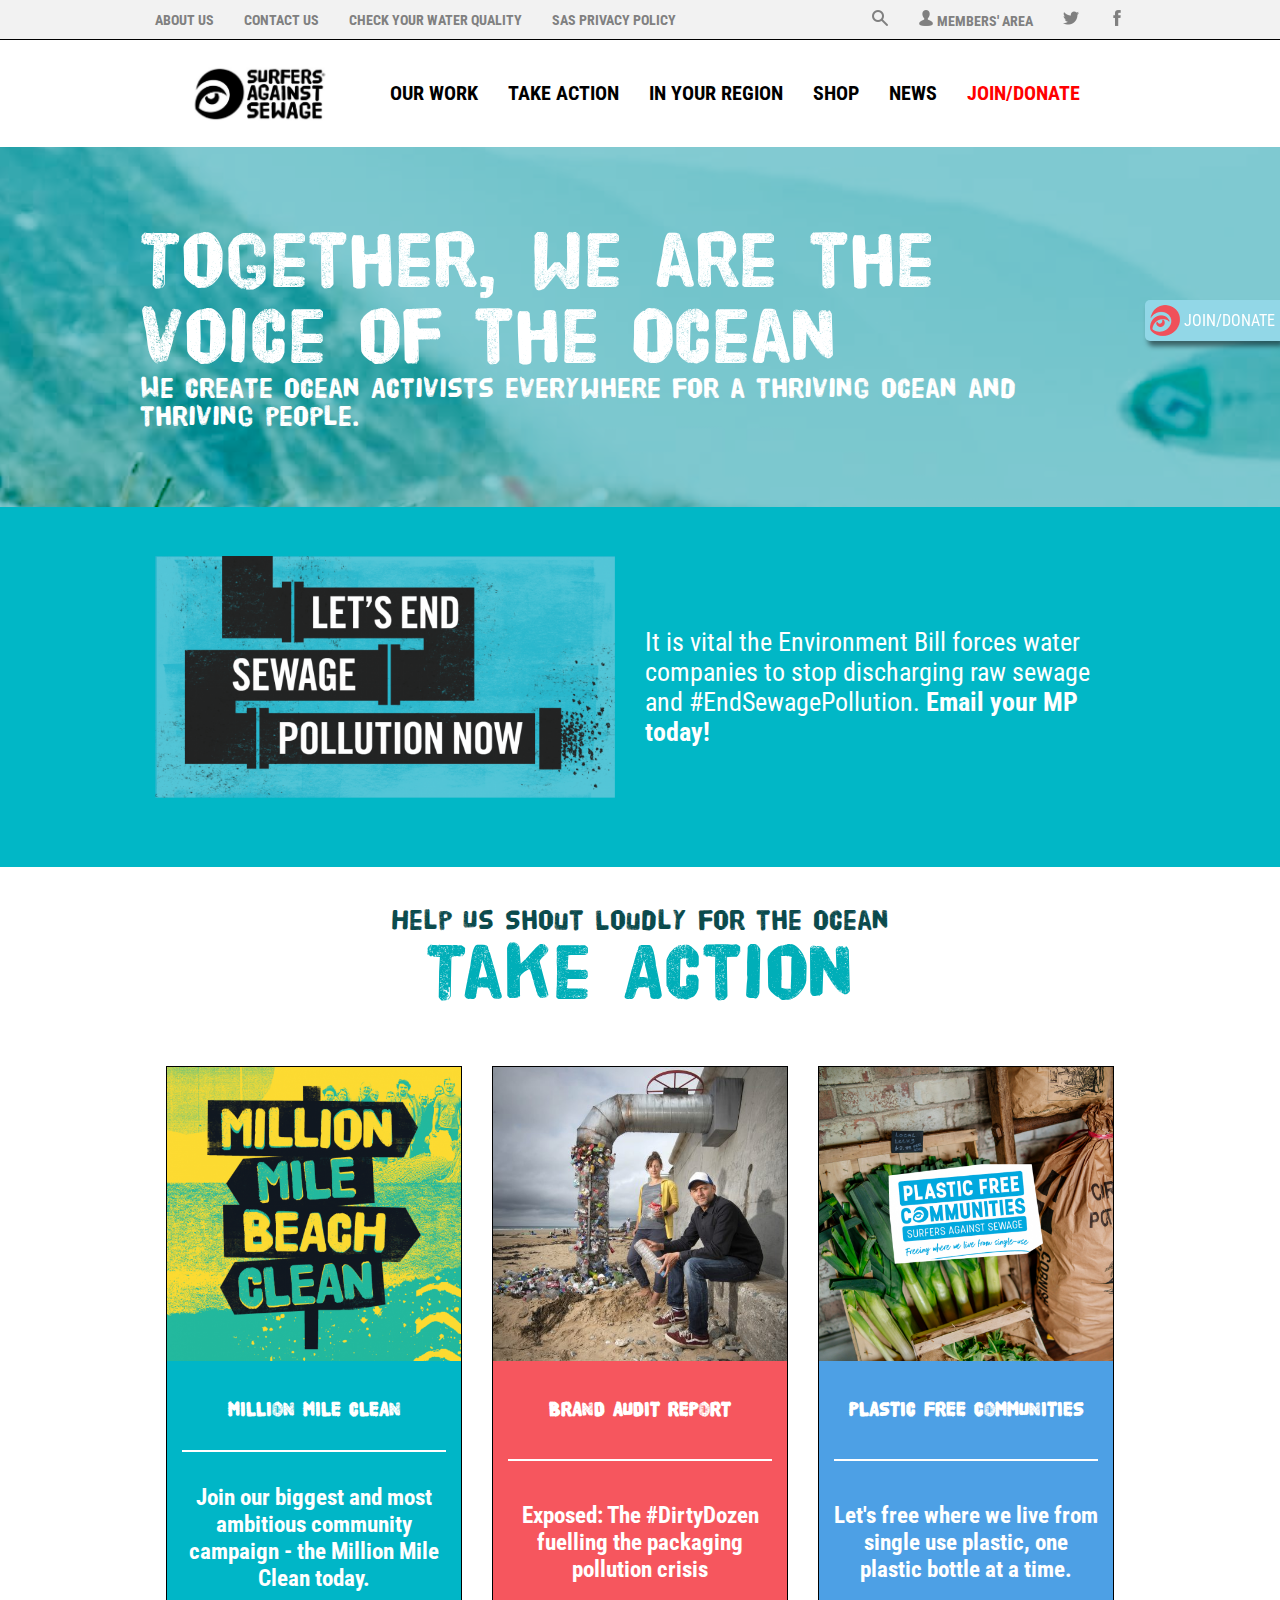
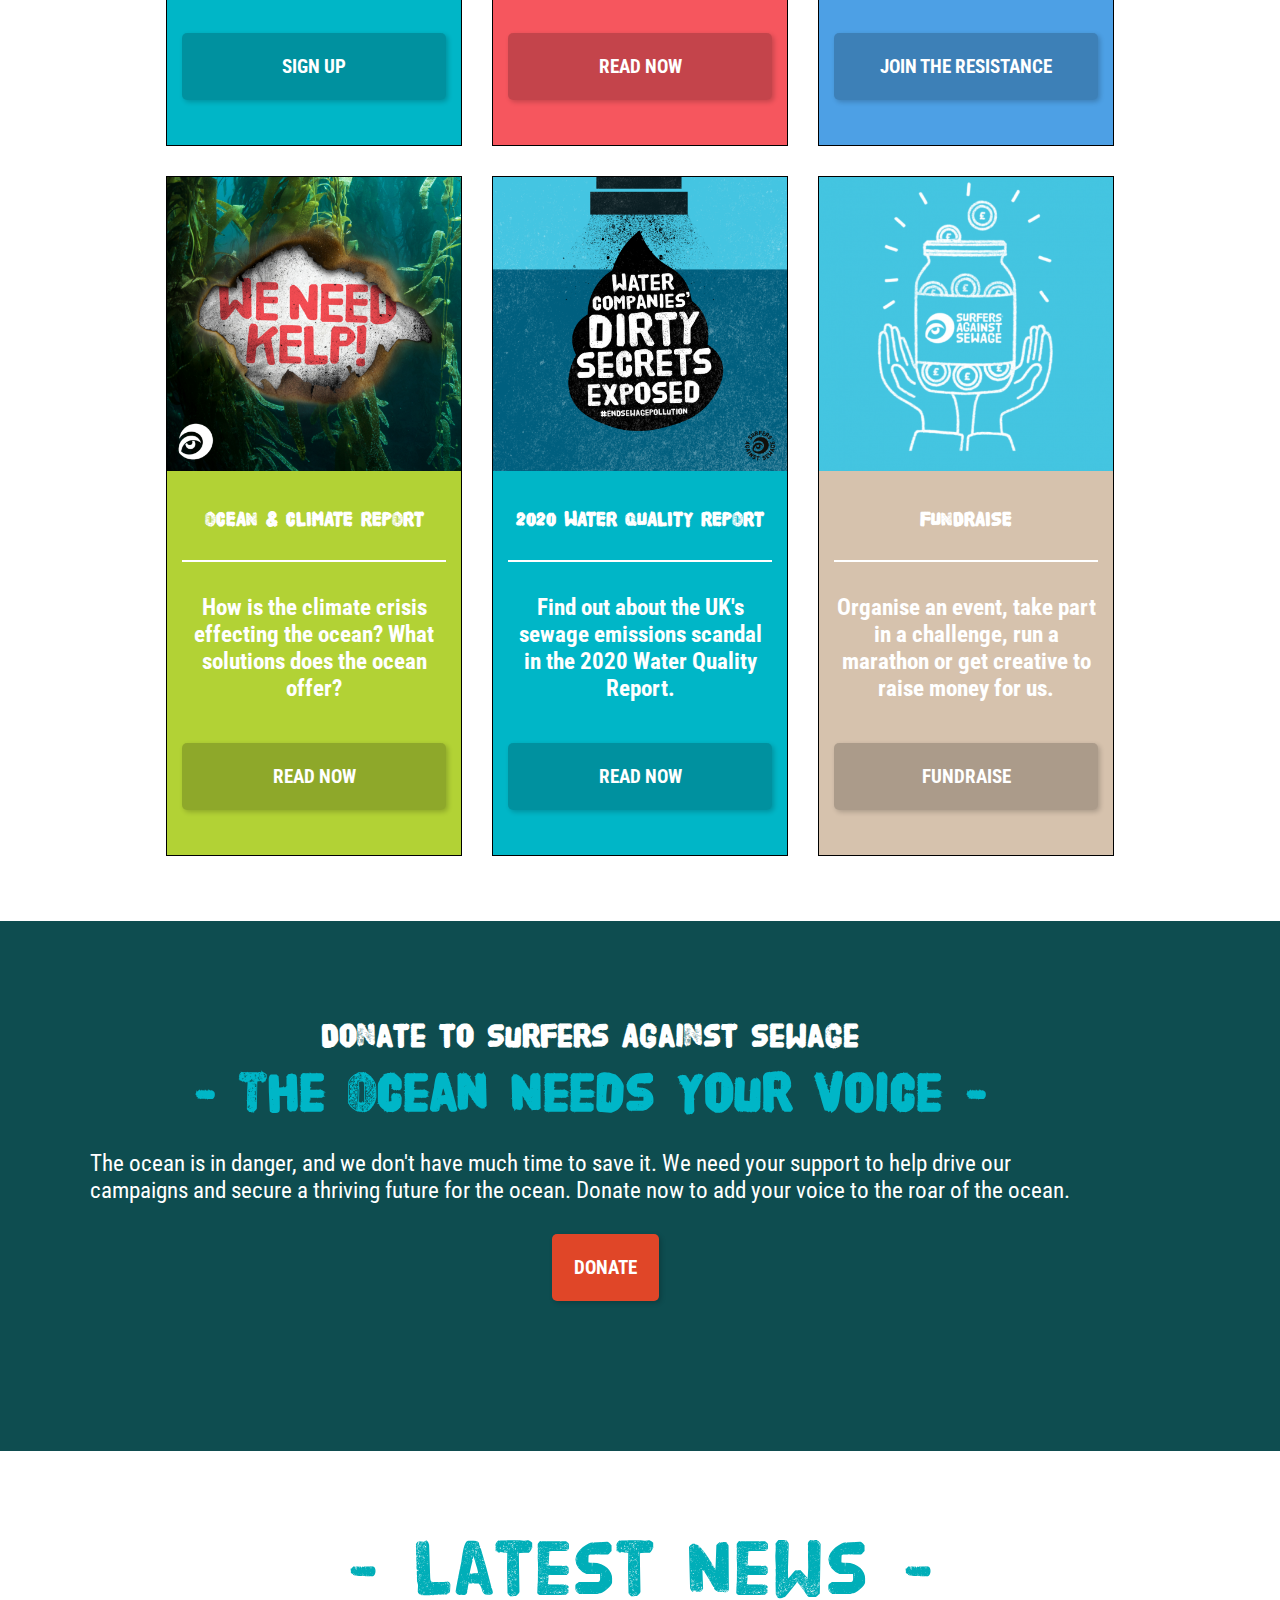
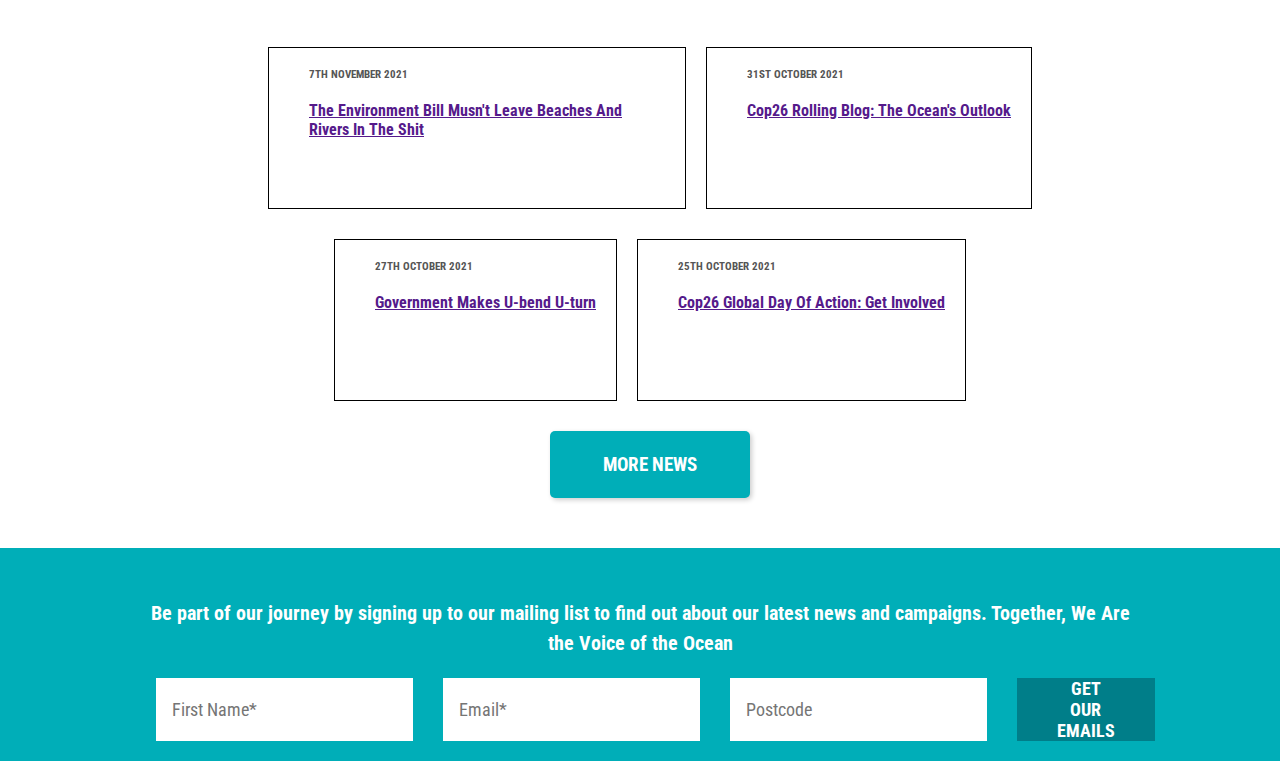
==== index.html @ ce65513d "trying to fix non-working media.  Works locally, but not remotely" ====
<!DOCTYPE html>
<html>
  <head>
    <link rel="shortcut icon" href="/SAS_Original/Surfers Against Sewage _ Environmental charity tackling plastic pollution_files/sas-badge-red.png" type="image/x-icon">
    <link rel="stylesheet" href="/styles.css">
  </head>

  <body>

    <div class="container" id="join_us">
        <div class="container caps">
            <a href="#">
                <img src="/SAS_Original/Surfers Against Sewage _ Environmental charity tackling plastic pollution_files/sas-badge-red.png" alt="">
                <span>Join/Donate</span>
            </a>
        </div>
    </div>
    
    <!-- TOP NAV BAR -->
    <div class="container" id="top-nav">
      <div class="content container caps tnlinks1">
        <nav class="container">
          <a href="">About Us</a>
          <a href="">Contact Us</a>
          <a href="">Check Your Water Quality</a>
          <a href="">SAS Privacy Policy</a>
        </nav>
        <nav class="container">
          <a href="">
            <!-- Search -->
            <img src="../media/search-13-16.png" alt="Search">
          </a>
          <a href="">
            <img src="../media/contacts-16.png" alt="Members' Area">
            Members' Area
          </a>
          <a href="">
            <!-- Twitter -->
            <img src="../media/twitter-16.png" alt="Twitter">
          </a>
          <a href="">
            <!-- Facebook -->
            <img src="../media/facebook-16.png" alt="Facebook">
          </a>
        </nav>
      </div>
    </div>

    <!-- SECOND NAV BAR -->
    <div class="container" id="second-nav">
      <div class="content container caps tnlinks2">
        <nav class="container" id="logo">
          <img src="/SAS_Original/Surfers Against Sewage _ Environmental charity tackling plastic pollution_files/sas-logo-full.png" alt="">
          <!-- <a href=""></a> -->
        </nav>
        <nav class="container">
          <ul class="container snlist">
            <li><a href="">Our Work</a></li>
            <li><a href="">Take Action</a></li>
            <li><a href="">In Your Region</a></li>
            <li><a href="">Shop</a></li>
            <li><a href="">News</a></li>
            <li><a href="" id="join">Join/Donate</a></li>
          </ul>
        </nav>
      </div>
    </div>

    <!-- TOP IMAGE -->
    <div class="container" id="top-banner1">
      <div id="tbimg1" class="container content fixed-bg">
        <div class="content container">
          <p>Together, we are the voice of the Ocean</p>
          <p>We create Ocean Activists everywhere for a thriving ocean and thriving people.</p>
        </div>
      </div>
    </div>
    <div class="container" id="top-banner1">
      <div id="tbimg2" class="container content">
        <div class="content container">
          <p>
            <img src="/SAS_Original/Surfers Against Sewage _ Environmental charity tackling plastic pollution_files/Lets-End-Facebook-Share-Image-660x347.png" alt="">
          </p>
          <p>It is vital the Environment Bill forces water companies to stop discharging raw sewage and #EndSewagePollution. <strong>Email your MP today!</strong></p>
        </div>
      </div>
    </div>

    <!-- MAIN SECTION -->
    <div class="container" id="top-banner1">
      <div id="gall_head" class="container content">
        <div class="content container">
          <p>Help Us Shout Loudly for the Ocean</p>
          <p>Take Action</p>
        </div>
      </div>
    </div>

    <!-- GALLERY -->
    <div class="container" id="gallery">
      <div class="container content" id="gallery-pics">
        <div id="mmbc">
          <img src="/SAS_Original/Surfers Against Sewage _ Environmental charity tackling plastic pollution_files/MMBC3-500x500.png" alt="">
          <div class="container col space-between">
              <h3>Million Mile Clean</h3>
              <hr>
              <p>Join our biggest and most ambitious community campaign - the Million Mile Clean today.</p>
              <div class="button">Sign Up</div>
          </div>
        </div>
        <div id="BAR">
          <img src="/SAS_Original/Surfers Against Sewage _ Environmental charity tackling plastic pollution_files/SASBrandAuditEdit_10-500x500.jpg" alt="">
          <div class="container col space-between">
            <h3>Brand Audit Report</h3>
            <hr>
            <p>Exposed: The #DirtyDozen fuelling the packaging pollution crisis</p>
            <div class="button">Read Now</div>
          </div>
        </div>
        <div id="PFC">
            <img src="/SAS_Original/Surfers Against Sewage _ Environmental charity tackling plastic pollution_files/PF-Logo-500x500.png" alt="">
            <div class="container col space-between">
                <h3>Plastic Free Communities</h3>
                <hr>
                <p>Let's free where we live from single use plastic, one plastic bottle at a time.</p>
                <div class="button">Join The Resistance</div>
            </div>
        </div>
        <div id="OCR">
            <img src="/SAS_Original/Surfers Against Sewage _ Environmental charity tackling plastic pollution_files/SAS_OCE_Headline_Kelp_1080x1080_Instagram_Post-500x500.png" alt="">
            <div class="container col space-between">
                <h3>Ocean & Climate Report</h3>
                <hr>
                <p>How is the climate crisis effecting the ocean? What solutions does the ocean offer?</p>
                <div class="button">Read Now</div>
            </div>
          </div>
          <div id="WQR">
            <img src="/SAS_Original/Surfers Against Sewage _ Environmental charity tackling plastic pollution_files/SAS-Launch-Graphic-Water-Quality-Report-1-500x500.png" alt="">
            <div class="container col space-between">
              <h3>2020 Water Quality Report</h3>
              <hr>
              <p>Find out about the UK's sewage emissions scandal in the 2020 Water Quality Report.</p>
              <div class="button">Read Now</div>
          </div>
          </div>
          <div id="fund">
              <img src="/SAS_Original/Surfers Against Sewage _ Environmental charity tackling plastic pollution_files/fUNDRAISING-GUIDE-500x500.png" alt="">
              <div class="container col space-between">
                  <h3>Fundraise</h3>
                  <hr>
                  <p>Organise an event, take part in a challenge, run a marathon or get creative to raise money for us.</p>
                  <div class="button">Fundraise</div>
              </div>
          </div>
      </div>
      
    </div>

    <!-- DONATE -->
    <div class="container fixed-bg" id="donate">
      <div class="container content fixed-bg col" id="donate_sub">
        <h4>Donate to Surfers AGainst Sewage</h4>
        <h3> - The Ocean Needs Your Voice - </h3>
        <p>The ocean is in danger, and we don't have much time to save it. We need your support to help drive our campaigns and secure a thriving future for the ocean. Donate now to add your voice to the roar of the ocean.</p>
        <button class="button">Donate</button>
      </div>
    </div>

    <!-- LATEST NEWS -->
    <div class="container">
      <div id="news_head" class="container content">
        <div class="content container">
          <p> - Latest News - </p>
        </div>
      </div>
    </div>

    <!-- NEWS GALLERY -->
    <div class="container" id="news">
      <div class="container content" id="news-pics">
        <div>
          <div class="container space-between">
              <img src="https://www.sas.org.uk/wp-content/uploads/Warning-do-not-enter-the-water-150x150.png" alt="">
              <div>
                <h6>7th November 2021</h6>
                <a href="">The Environment Bill Musn't Leave Beaches And Rivers In The Shit</a>
              </div>
              
          </div>
        </div>
        <div>
          <div class="container space-between">
            <img src="https://www.sas.org.uk/wp-content/uploads/SAS_COP26_06_11_2020_Mike_Guest_HighRez-150x150.jpg" alt="">
            <div>
              <h6>31st October 2021</h6>
              <a href="">Cop26 Rolling Blog: The Ocean's Outlook</a>
            </div>
          </div>
        </div>
        <div>
          <div class="container space-between">
              <img src="https://www.sas.org.uk/wp-content/uploads/A56I8998-150x150.jpg" alt="">
              <div>
                <h6>27th October 2021</h6>
                <a href="">Government Makes U-bend U-turn</a>
              </div>
              
          </div>
        </div>
        <div>
          <div class="container space-between">
            <img src="https://www.sas.org.uk/wp-content/uploads/5-150x150.png" alt="">
            <div>
              <h6>25th October 2021</h6>
              <a href="">Cop26 Global Day Of Action: Get Involved</a>
            </div>
          </div>
        </div>
          <div class="container content" id="news-pics-button">
            <button class="button">More News</button>
          </div>
      </div>
    </div>

    <!-- SIGN UP -->
    <div class="container" id="sign_up">
      <div class="container content" id="SU_content">
        <p>Be part of our journey by signing up to our mailing list to find out about our latest news and campaigns. Together, We Are the Voice of the Ocean</p>
      </div>
    </div>

    <!-- FORM -->
    <div class="container" id="form_fill">
      <div class="container content" id="form_content">
        <form action="" class="container">
          <input type="text" placeholder="First Name*">
          <input type="text" placeholder="Email*">
          <input type="text" placeholder="Postcode">
          <button >Get Our Emails</button>
        </form>
      </div>
    </div>

    <!-- FOOTER -->
    <div class="container" id="footer">
      <div class="container content" id="footer_content">
        
      </div>
    </div>

    
    
  </body>
</html>
---- styles.css ----
/* FONT IMPORT */

@import url('https://fonts.googleapis.com/css2?family=Roboto+Condensed:ital,wght@0,300;0,400;0,700;1,300;1,400;1,700&display=swap');
@font-face {
    font-family: 'HVDRegular';
    /* src: url(fonts\HVDRegular\web fonts\hvdposter_regular_macroman); */
    src: url('/fonts/HVDRegular/web\ fonts/hvdposter_regular_macroman/HVD_Poster-webfont.woff') format('woff')
}

/* UNIVERSAL STYLE */

* {
    border: 0;
    margin: 0;
    font-family: 'Roboto condensed', Arial, sans-serif;
}

/* TOP NAV BAR */

.container {
    display: flex;
}

.content {
    justify-content: center;
    align-items: center;
    width: 1000px;
}

#top-nav {
    background-color: hsla(0,0%,0%,5%);
    width: 100%;
    justify-content: center;
    font-size: 0.875rem;
    font-weight: bold;
    border-bottom: 1px solid black;
}

.tnlinks1 {
    justify-content: space-between;
}

.tnlinks1 nav a {
    padding: 10px 7px;
    margin: 0 8px;
    text-decoration: none;
    color: rgb(128, 128, 128);
}

.tnlinks img {
    max-height: 14px;
    
}

.caps {
    text-transform: uppercase;
}

/* SECOND NAV BAR */

#second-nav {
    width: 100%;
    justify-content: center;
    font-size: 1.25rem;
    font-weight: bold;
    /* border-bottom: 1px solid black; */
    line-height: 1.625;
}

#logo {
    /* background: url(/SAS_Original/Surfers\ Against\ Sewage\ _\ Environmental\ charity\ tackling\ plastic\ pollution_files/sas-logo-full.png); */
    max-width: 150px;
    max-height: auto;
}

#logo img {
    max-height: 100%;
    max-width: 100%;
    padding: 23.5px 0;
}

.tnlinks2 nav a {
    padding: 10px 7px;
    margin: 0 8px;
    text-decoration: none;
    color: rgb(0, 0, 0);
    font-size: 1.25rem;
}

#join {
    color: red;
}

.snlist {
    list-style:none;
    align-items: center;
}

/* TOP BANNER */

.fixed-bg {
    background-attachment: fixed;
    background-repeat: no-repeat;
    background-size: cover;
    background-position: center center;
}

#tbimg1 {
    background: url(/SAS_Original/Surfers\ Against\ Sewage\ _\ Environmental\ charity\ tackling\ plastic\ pollution_files/voice-of-the-ocean-banner.jpg);
    background-color: #84cbd3;
    background-blend-mode: color-burn;
    height: 360px;
    min-width: 100%;
    background-size: cover;
    background-repeat: no-repeat;
    background-attachment: fixed;
    background-position: center center;
}

#tbimg1 div {
    flex-direction: column;
    justify-content: space-around;
    color: white;
}

#tbimg1 p {
    font-family: 'HVDRegular';
    /* justify-content: center; */
}

#tbimg1 p:first-child {
    font-size: 80px;
    font-weight: 400;
}

#tbimg1 p:last-child {
    font-size: 29px;
    font-weight: 400;
}

#tbimg2 {
    /* background: url(/SAS_Original/Surfers\ Against\ Sewage\ _\ Environmental\ charity\ tackling\ plastic\ pollution_files/voice-of-the-ocean-banner.jpg); */
    background-color: /* lightskyblue */ #01B7C6;
    background-blend-mode: multiply;
    height: 360px;
    min-width: 100%;
    background-size: cover;
    background-repeat: no-repeat;
}

#tbimg2 div {
    flex-direction: row;
    justify-content: space-around;
    align-self: center;
    align-items: center;
    color: white;
}

#tbimg2 div p {
    padding: 0 15px;
}

/* #tbimg2 p {
    font-family: 'HVDRegular';
    /* justify-content: center; */
/*} */

#tbimg2 p:first-child {
    font-size: 80px;
    font-weight: 400;
}

#tbimg2 img {
    max-width: 460px;
}

#tbimg2 p:last-child {
    font-size: 26px;
    font-weight: 400;
}

/* MAIN SECTION */

#gall_head {
    /* background: url(/SAS_Original/Surfers\ Against\ Sewage\ _\ Environmental\ charity\ tackling\ plastic\ pollution_files/voice-of-the-ocean-banner.jpg);
    background-color: #01B7C6;
    background-blend-mode: multiply; */
    /* height: 360px; */
    min-width: 100%;
    background-size: cover;
    background-repeat: no-repeat;
}

#gall_head div {
    flex-direction: column;
    justify-content: space-around;
    color: white;
}

#gall_head p {
    font-family: 'HVDRegular';
    align-self: center;
    /* justify-content: center; */
}

#gall_head p:last-child {
    color: #00aeb8;
    font-size: 80px;
    font-weight: 4040px;
    margin-bottom: 40px;
}

#gall_head p:first-child {
    color: #0b4b4d;
    font-size: 29px;
    font-weight: 400;
    margin-top: 40px;
}

#gallery {
    justify-content: center;
    align-items: center;
}

#gallery-pics {
    flex-wrap: wrap;
}

#gallery-pics div {
    max-width: 294px;
    margin: 15px;
    text-align: center;
    color: white;
    font-weight: bold;
}

#gallery-pics>div {
    border: 1px solid black;
}

#gallery-pics>div>div {
    height: 350px;
}

#gallery-pics img {
    max-width: 100%;
}



#gallery-pics h3 {
    text-transform: uppercase;
    padding: 20px 0;
    font-size: 20px;
}

#gallery-pics hr {
    border: 1px solid white;
    margin-bottom: 20px;
}

#gallery-pics p {
    font-size: 23px;
}

#gallery-pics .button {
    padding: 22px;
    font-family: 'Roboto condensed', Arial, sans-serif;
    font-size: 19px;
    text-transform: uppercase;
    background-color: rgba(0, 0, 0, 0.2);
    border-radius: 5px;
    /* height: 30px; */
    margin: 30px 0;
    /* width: auto; */
    /* max-width: auto; */
    box-shadow: 2px 2px 5px rgba(0, 0, 0, 0.2);
    position: relative;
    bottom: 0px;
}

#mmbc, #WQR {
    background-color: #00b6c7;
}

#BAR {
    background-color: #F6565E;
}

#PFC {
    background-color: #4DA0E5;
}

#OCR {
    background-color: #B2D235;
}

#fund {
    background-color: #D6C2AD;
}

#join_us {
    /* border: 1px solid black; */
    position: fixed;
    right: 0;
    top: 33.33%;
    z-index: 4;
    background-color: #92D7E7;
    width: auto;
    padding: 5px;
    border-radius: 5px 0 0 5px;
    box-shadow: 3px 5px 5px rgba(0, 0, 0, 0.5);
}

#join_us a {
    text-decoration: none;
}

#join_us a * {
    color: white;
    vertical-align: middle;
    align-items: center;
}

.col {
    flex-direction: column;
}

.space-between {
    justify-content: space-between;
}

#donate {
    justify-content: space-around;
    padding-top: 50px;
    background-image: linear-gradient(to right, rgba(14,77,80,1),85%, rgba(14,77,80,0.1)), url('https://www.sas.org.uk/wp-content/uploads/home-feat-cta.jpg');
    background-color: #0E4D50;
    margin-top: 50px;
}

#donate_sub {
    margin-right: 100px;
}

#donate_sub h4,h3 {
    font-family: 'HVDRegular';
}

#donate_sub h4 {
    font-size: 33px;
    color: white;
    padding-top: 50px;
    padding-bottom: 15px;
}

#donate_sub h3 {
    font-size: 55px;
    color: #00b6c7;
    padding-bottom: 30px;
}

#donate_sub p {
    color: white;
    font-size: 23px;
    padding-bottom: 30px;
}

#donate_sub .button {
    padding: 22px;
    font-family: 'Roboto condensed', Arial, sans-serif;
    font-size: 19px;
    text-transform: uppercase;
    background-color: #e04628;
    border-radius: 5px;
    /* height: 30px; */
    margin-bottom: 150px;
    /* width: auto; */
    /* max-width: auto; */
    box-shadow: 2px 2px 5px rgba(0, 0, 0, 0.2);
    position: relative;
    bottom: 0px;
    color: white;
    font-weight: 700;
}

#news {
    justify-content: center;
    align-items: center;
}

#news_head {
    min-width: 100%;
    background-size: cover;
    background-repeat: no-repeat;
}

#news_head div {
    flex-direction: column;
    justify-content: space-around;
}

#news_head p {
    font-family: 'HVDRegular';
    align-self: center;
    /* justify-content: center; */
}

#news_head p:first-child {
    color: #00aeb8;
    font-size: 80px;
    font-weight: 4040px;
    margin-bottom: 40px;
    margin-top: 80px;
}

#news-pics {
    flex-wrap: wrap;
}

#news-pics div {
    max-width: 418px;
    padding-left: 20px;
    text-align: left;
    font-weight: bold;
}

#news-pics>div>div {
    margin-bottom: 30px;
    height: 120px;
    border: 1px solid black;
    padding: 20px;
}

#news-pics img {
    max-width: 150px;
    max-height: 150px;
}



#news-pics h6 {
    text-transform: uppercase;
    padding-bottom: 20px;
    color: #555555;
}

#news-pics-button .button{
    padding: 22px;
    font-family: 'Roboto condensed', Arial, sans-serif;
    font-size: 19px;
    text-transform: uppercase;
    background-color: #00aeb8;
    border-radius: 5px;
    /* max-height: 20px; */
    /* margin: 30px 0; */
    width: 200px;
    /* max-width: auto; */
    box-shadow: 2px 2px 5px rgba(0, 0, 0, 0.2);
    position: relative;
    bottom: 0px;
    margin: 0;
    text-decoration: none;
    color: white;
    font-weight: 700;
}

#sign_up {
    margin-top: 50px;
    justify-content: center;
    color: #ffffff;
    font-weight: 700;
    background-color: #00aeb8;
    font-size: 20px;
    text-align: center;
    padding-top: 50px;
    padding-bottom: 20px;
    line-height: 1.5;
}

#form_fill form input, button {
    font-size: 18px;
    padding: 16px;
    margin-left: 30px;
}

#form_fill form:first-child {
    margin-left: 0;
}

#form_fill {
    justify-content: center;
    color: #ffffff;
    font-weight: 700;
    background-color: #00aeb8;
    font-size: 20px;
    text-align: center;
    /* padding-top: 50px; */
    padding-bottom: 20px;
    line-height: 1.5;
}

#form_fill button {
    text-transform: uppercase;
    background-color: #007E89;
    color: white;
    font-weight: 700;
    padding: 0 40px;
}
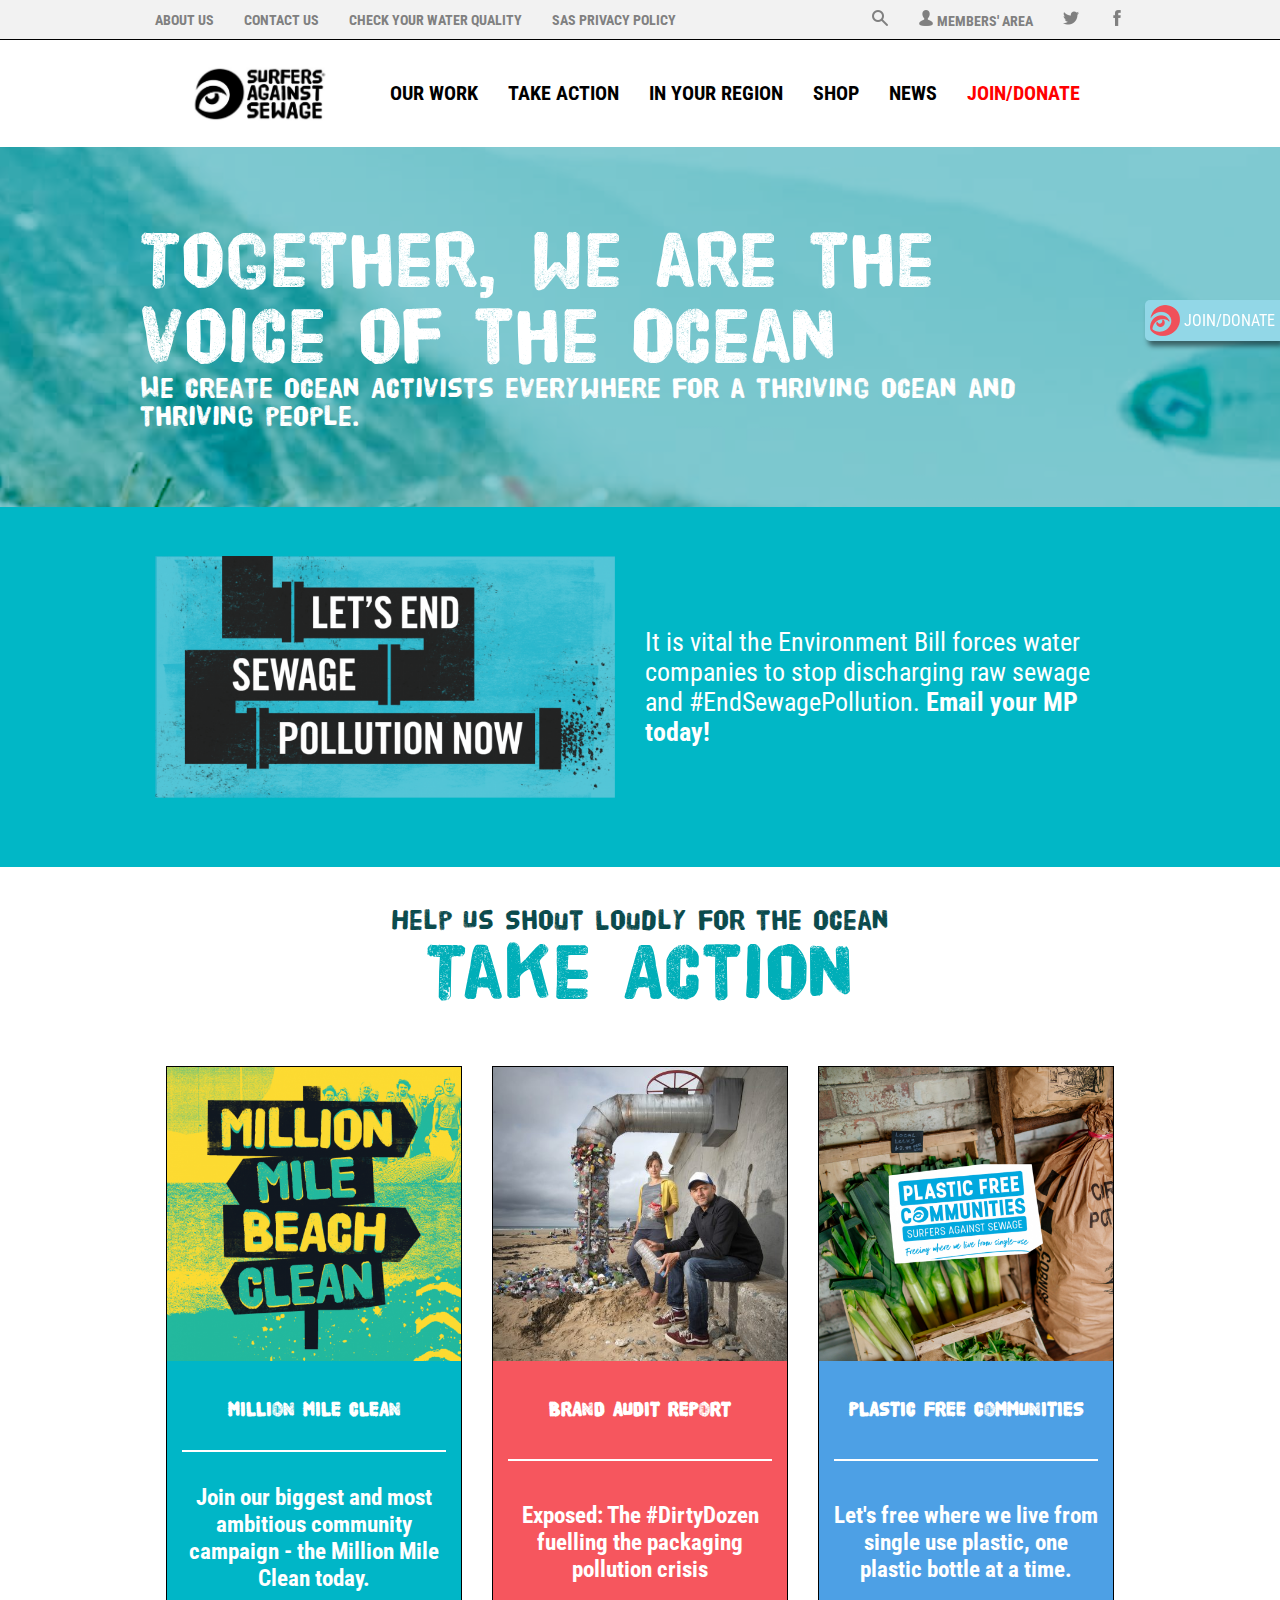
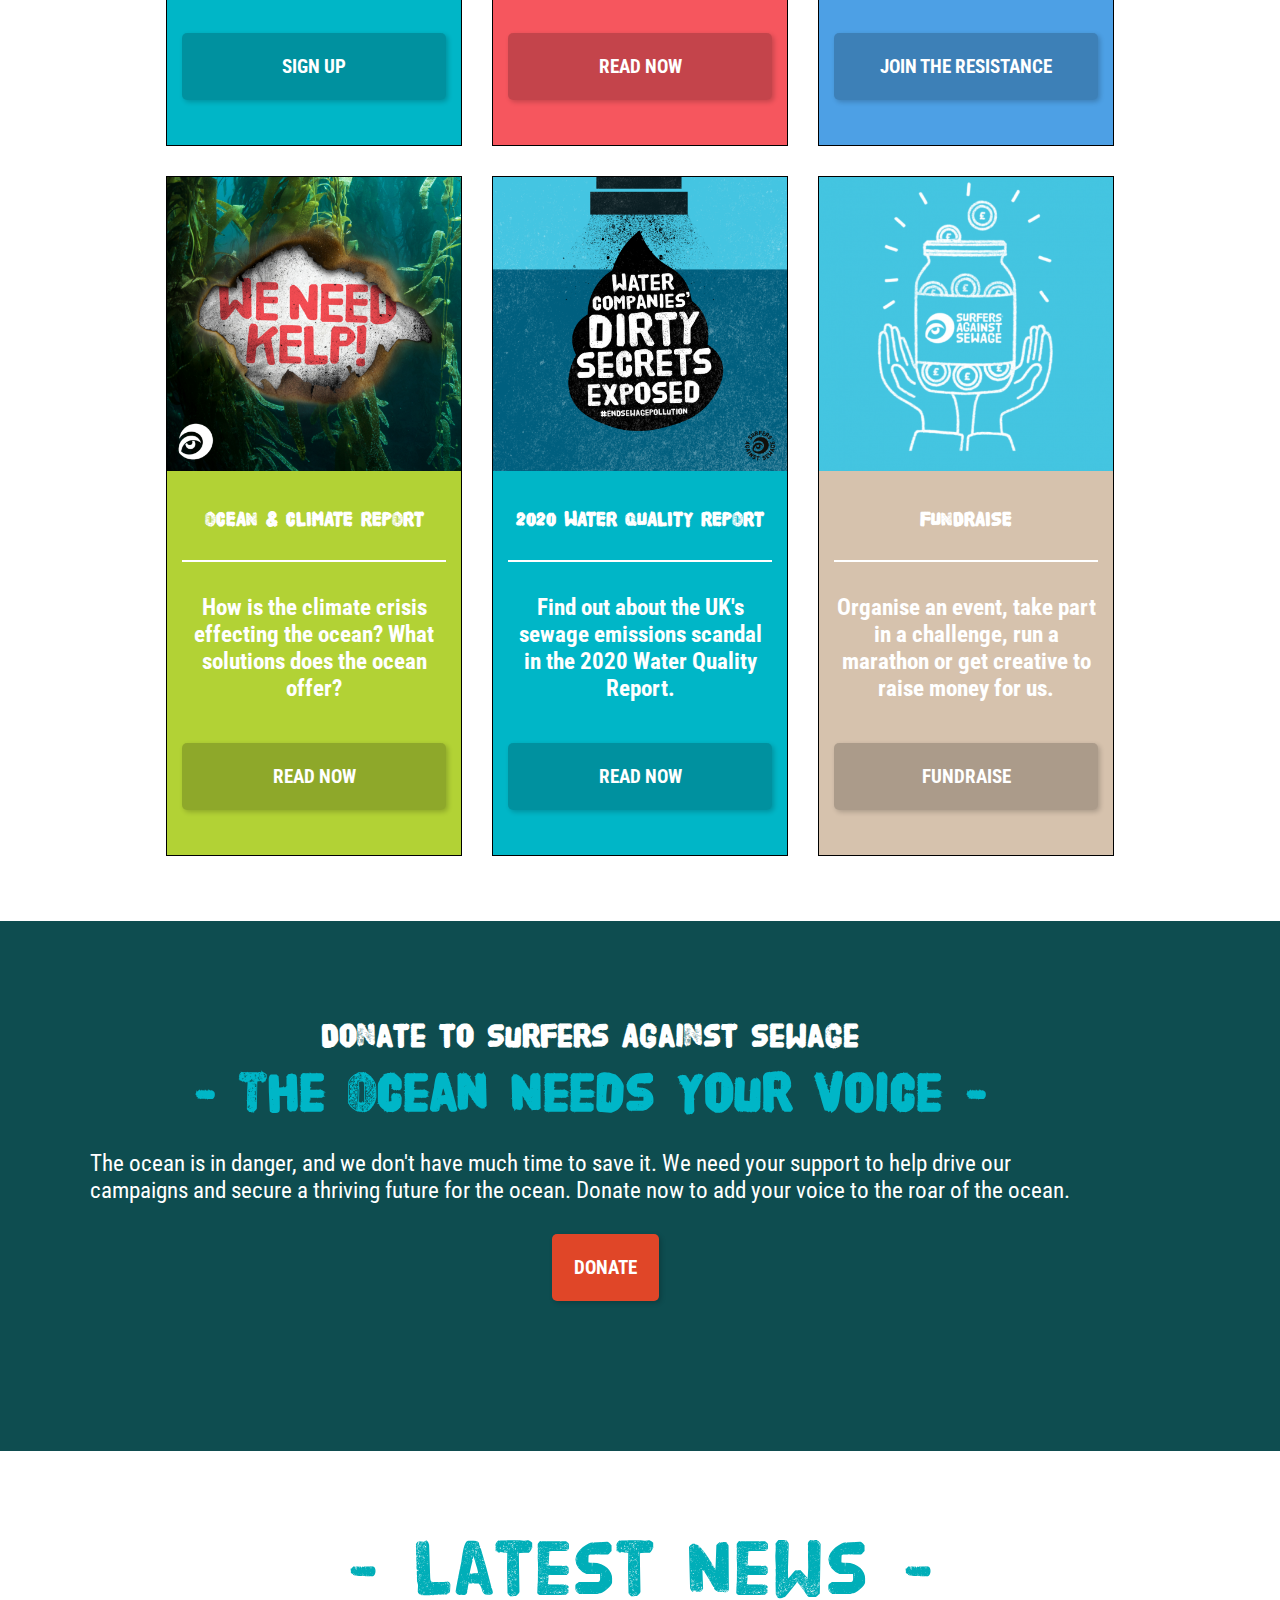
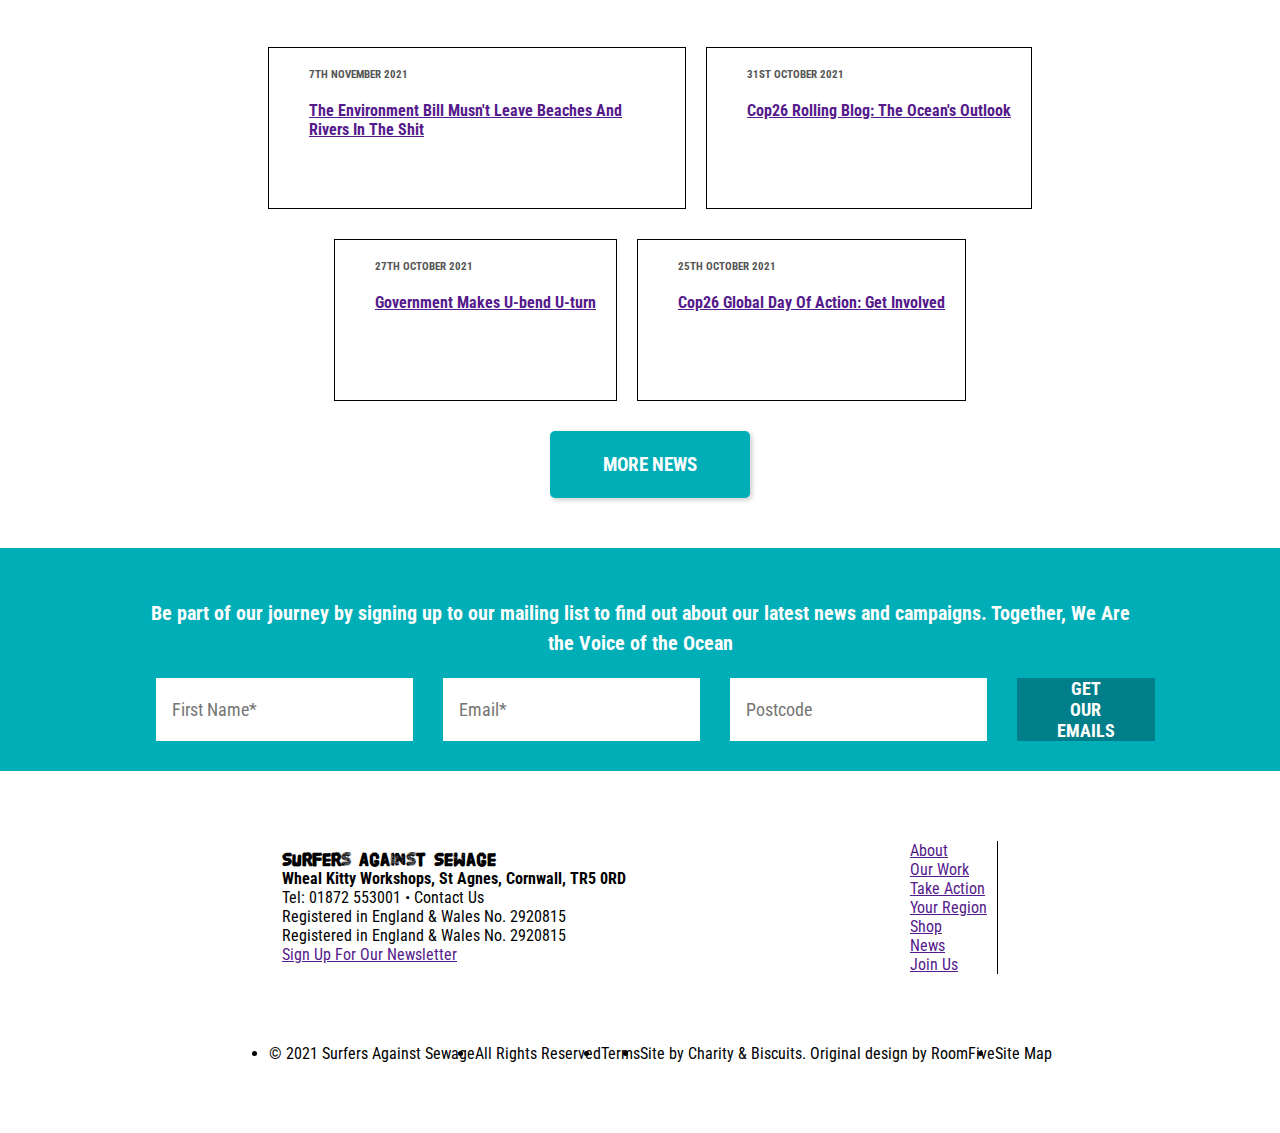
==== commit dc510eac: "just final bottom section to finish" ====
--- a/index.html
+++ b/index.html
@@ -1,8 +1,8 @@
 <!DOCTYPE html>
 <html>
   <head>
-    <link rel="shortcut icon" href="/SAS_Original/Surfers Against Sewage _ Environmental charity tackling plastic pollution_files/sas-badge-red.png" type="image/x-icon">
-    <link rel="stylesheet" href="/styles.css">
+    <link rel="shortcut icon" href="SAS_Original/Surfers Against Sewage _ Environmental charity tackling plastic pollution_files/sas-badge-red.png" type="image/x-icon">
+    <link rel="stylesheet" href="styles.css">
   </head>
 
   <body>
@@ -10,7 +10,7 @@
     <div class="container" id="join_us">
         <div class="container caps">
             <a href="#">
-                <img src="/SAS_Original/Surfers Against Sewage _ Environmental charity tackling plastic pollution_files/sas-badge-red.png" alt="">
+                <img src="SAS_Original/Surfers Against Sewage _ Environmental charity tackling plastic pollution_files/sas-badge-red.png" alt="">
                 <span>Join/Donate</span>
             </a>
         </div>
@@ -28,19 +28,19 @@
         <nav class="container">
           <a href="">
             <!-- Search -->
-            <img src="../media/search-13-16.png" alt="Search">
-          </a>
-          <a href="">
-            <img src="../media/contacts-16.png" alt="Members' Area">
+            <img src="media/search-13-16.png" alt="Search">
+          </a>
+          <a href="">
+            <img src="media/contacts-16.png" alt="Members' Area">
             Members' Area
           </a>
           <a href="">
             <!-- Twitter -->
-            <img src="../media/twitter-16.png" alt="Twitter">
+            <img src="media/twitter-16.png" alt="Twitter">
           </a>
           <a href="">
             <!-- Facebook -->
-            <img src="../media/facebook-16.png" alt="Facebook">
+            <img src="media/facebook-16.png" alt="Facebook">
           </a>
         </nav>
       </div>
@@ -50,7 +50,7 @@
     <div class="container" id="second-nav">
       <div class="content container caps tnlinks2">
         <nav class="container" id="logo">
-          <img src="/SAS_Original/Surfers Against Sewage _ Environmental charity tackling plastic pollution_files/sas-logo-full.png" alt="">
+          <img src="SAS_Original/Surfers Against Sewage _ Environmental charity tackling plastic pollution_files/sas-logo-full.png" alt="">
           <!-- <a href=""></a> -->
         </nav>
         <nav class="container">
@@ -79,7 +79,7 @@
       <div id="tbimg2" class="container content">
         <div class="content container">
           <p>
-            <img src="/SAS_Original/Surfers Against Sewage _ Environmental charity tackling plastic pollution_files/Lets-End-Facebook-Share-Image-660x347.png" alt="">
+            <img src="SAS_Original/Surfers Against Sewage _ Environmental charity tackling plastic pollution_files/Lets-End-Facebook-Share-Image-660x347.png" alt="">
           </p>
           <p>It is vital the Environment Bill forces water companies to stop discharging raw sewage and #EndSewagePollution. <strong>Email your MP today!</strong></p>
         </div>
@@ -100,7 +100,7 @@
     <div class="container" id="gallery">
       <div class="container content" id="gallery-pics">
         <div id="mmbc">
-          <img src="/SAS_Original/Surfers Against Sewage _ Environmental charity tackling plastic pollution_files/MMBC3-500x500.png" alt="">
+          <img src="SAS_Original/Surfers Against Sewage _ Environmental charity tackling plastic pollution_files/MMBC3-500x500.png" alt="">
           <div class="container col space-between">
               <h3>Million Mile Clean</h3>
               <hr>
@@ -109,7 +109,7 @@
           </div>
         </div>
         <div id="BAR">
-          <img src="/SAS_Original/Surfers Against Sewage _ Environmental charity tackling plastic pollution_files/SASBrandAuditEdit_10-500x500.jpg" alt="">
+          <img src="SAS_Original/Surfers Against Sewage _ Environmental charity tackling plastic pollution_files/SASBrandAuditEdit_10-500x500.jpg" alt="">
           <div class="container col space-between">
             <h3>Brand Audit Report</h3>
             <hr>
@@ -118,7 +118,7 @@
           </div>
         </div>
         <div id="PFC">
-            <img src="/SAS_Original/Surfers Against Sewage _ Environmental charity tackling plastic pollution_files/PF-Logo-500x500.png" alt="">
+            <img src="SAS_Original/Surfers Against Sewage _ Environmental charity tackling plastic pollution_files/PF-Logo-500x500.png" alt="">
             <div class="container col space-between">
                 <h3>Plastic Free Communities</h3>
                 <hr>
@@ -127,7 +127,7 @@
             </div>
         </div>
         <div id="OCR">
-            <img src="/SAS_Original/Surfers Against Sewage _ Environmental charity tackling plastic pollution_files/SAS_OCE_Headline_Kelp_1080x1080_Instagram_Post-500x500.png" alt="">
+            <img src="SAS_Original/Surfers Against Sewage _ Environmental charity tackling plastic pollution_files/SAS_OCE_Headline_Kelp_1080x1080_Instagram_Post-500x500.png" alt="">
             <div class="container col space-between">
                 <h3>Ocean & Climate Report</h3>
                 <hr>
@@ -136,7 +136,7 @@
             </div>
           </div>
           <div id="WQR">
-            <img src="/SAS_Original/Surfers Against Sewage _ Environmental charity tackling plastic pollution_files/SAS-Launch-Graphic-Water-Quality-Report-1-500x500.png" alt="">
+            <img src="SAS_Original/Surfers Against Sewage _ Environmental charity tackling plastic pollution_files/SAS-Launch-Graphic-Water-Quality-Report-1-500x500.png" alt="">
             <div class="container col space-between">
               <h3>2020 Water Quality Report</h3>
               <hr>
@@ -145,7 +145,7 @@
           </div>
           </div>
           <div id="fund">
-              <img src="/SAS_Original/Surfers Against Sewage _ Environmental charity tackling plastic pollution_files/fUNDRAISING-GUIDE-500x500.png" alt="">
+              <img src="SAS_Original/Surfers Against Sewage _ Environmental charity tackling plastic pollution_files/fUNDRAISING-GUIDE-500x500.png" alt="">
               <div class="container col space-between">
                   <h3>Fundraise</h3>
                   <hr>
@@ -245,7 +245,38 @@
     <!-- FOOTER -->
     <div class="container" id="footer">
       <div class="container content" id="footer_content">
-        
+        <div>
+          <h3>Surfers Against Sewage</h3>
+          <h4>Wheal Kitty Workshops, St Agnes, Cornwall, TR5 0RD</h4>
+          <p>Tel: 01872 553001 • Contact Us</p>
+          <p>Registered in England & Wales No. 2920815</p>
+          <p>Registered in England & Wales No. 2920815</p>
+          <a href="">Sign Up For Our Newsletter</a>
+        </div>
+        <div id="footer_links" >
+          <a href="">About</a>
+          <a href="">Our Work</a>
+          <a href="">Take Action</a>
+          <a href="">Your Region</a>
+          <a href="">Shop</a>
+          <a href="">News</a>
+          <a href="">Join Us</a>
+        </div>
+      
+      
+      </div>
+    </div>
+    
+    <!-- BOTTOM -->
+    <div class="container" id="bottom">
+      <div class="container content" id="bottom_content">
+        <ul class="container content">
+          <li>© 2021 Surfers Against Sewage</li>
+          <li>All Rights Reserved</li>
+          <li>Terms</li>
+          <li>Site by Charity & Biscuits. Original design by RoomFive</li>
+          <li>Site Map</li>
+        </ul>
       </div>
     </div>
 
--- a/styles.css
+++ b/styles.css
@@ -4,7 +4,7 @@
 @font-face {
     font-family: 'HVDRegular';
     /* src: url(fonts\HVDRegular\web fonts\hvdposter_regular_macroman); */
-    src: url('/fonts/HVDRegular/web\ fonts/hvdposter_regular_macroman/HVD_Poster-webfont.woff') format('woff')
+    src: url('fonts/HVDRegular/web\ fonts/hvdposter_regular_macroman/HVD_Poster-webfont.woff') format('woff')
 }
 
 /* UNIVERSAL STYLE */
@@ -106,7 +106,7 @@
 }
 
 #tbimg1 {
-    background: url(/SAS_Original/Surfers\ Against\ Sewage\ _\ Environmental\ charity\ tackling\ plastic\ pollution_files/voice-of-the-ocean-banner.jpg);
+    background: url(SAS_Original/Surfers\ Against\ Sewage\ _\ Environmental\ charity\ tackling\ plastic\ pollution_files/voice-of-the-ocean-banner.jpg);
     background-color: #84cbd3;
     background-blend-mode: color-burn;
     height: 360px;
@@ -495,7 +495,7 @@
     font-size: 20px;
     text-align: center;
     /* padding-top: 50px; */
-    padding-bottom: 20px;
+    padding-bottom: 30px;
     line-height: 1.5;
 }
 
@@ -507,3 +507,22 @@
     padding: 0 40px;
 }
 
+#footer {
+    padding: 70px 0;
+    justify-content: center;
+}
+
+#footer_content {
+    justify-content: space-around;
+}
+
+#footer_links * {
+    display: block;
+    border-right: 1px solid black;
+    padding-right: 10px;
+}
+
+#bottom {
+    padding-bottom: 70px;
+    justify-content: center;
+}
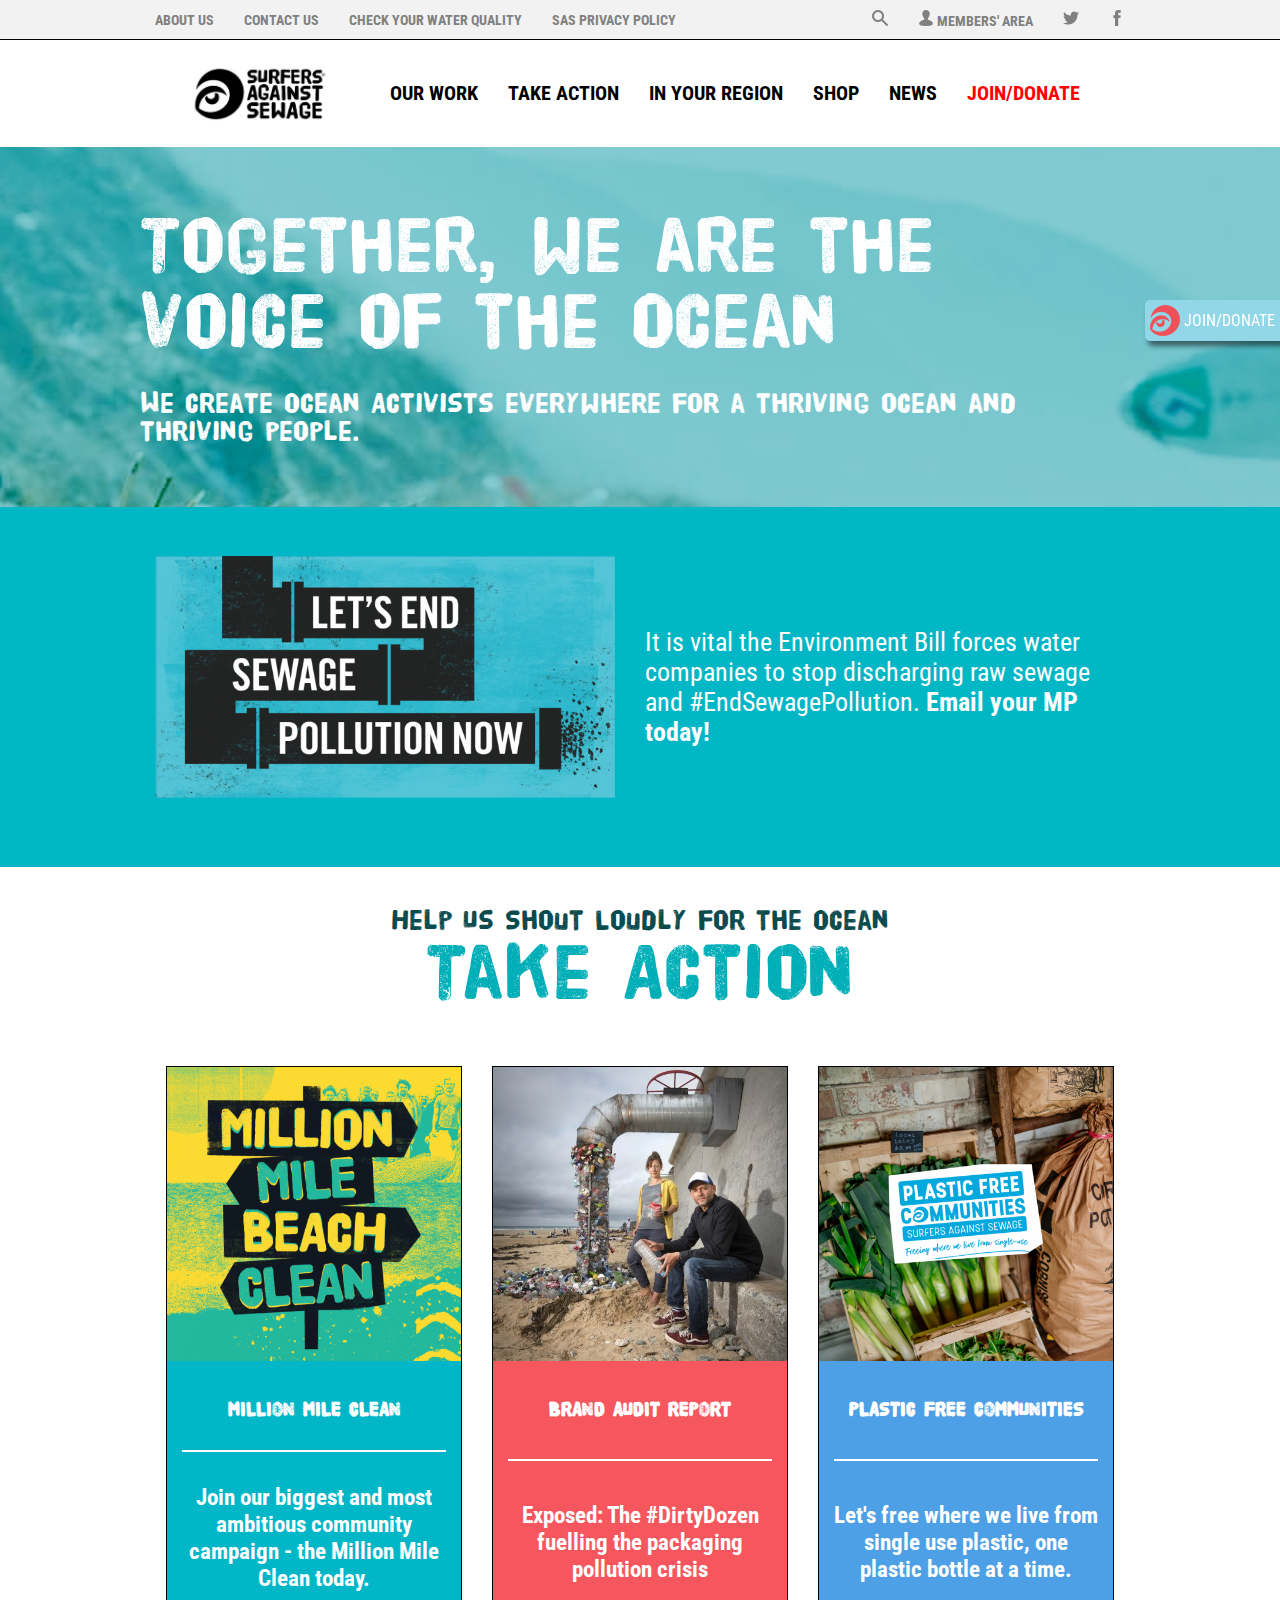
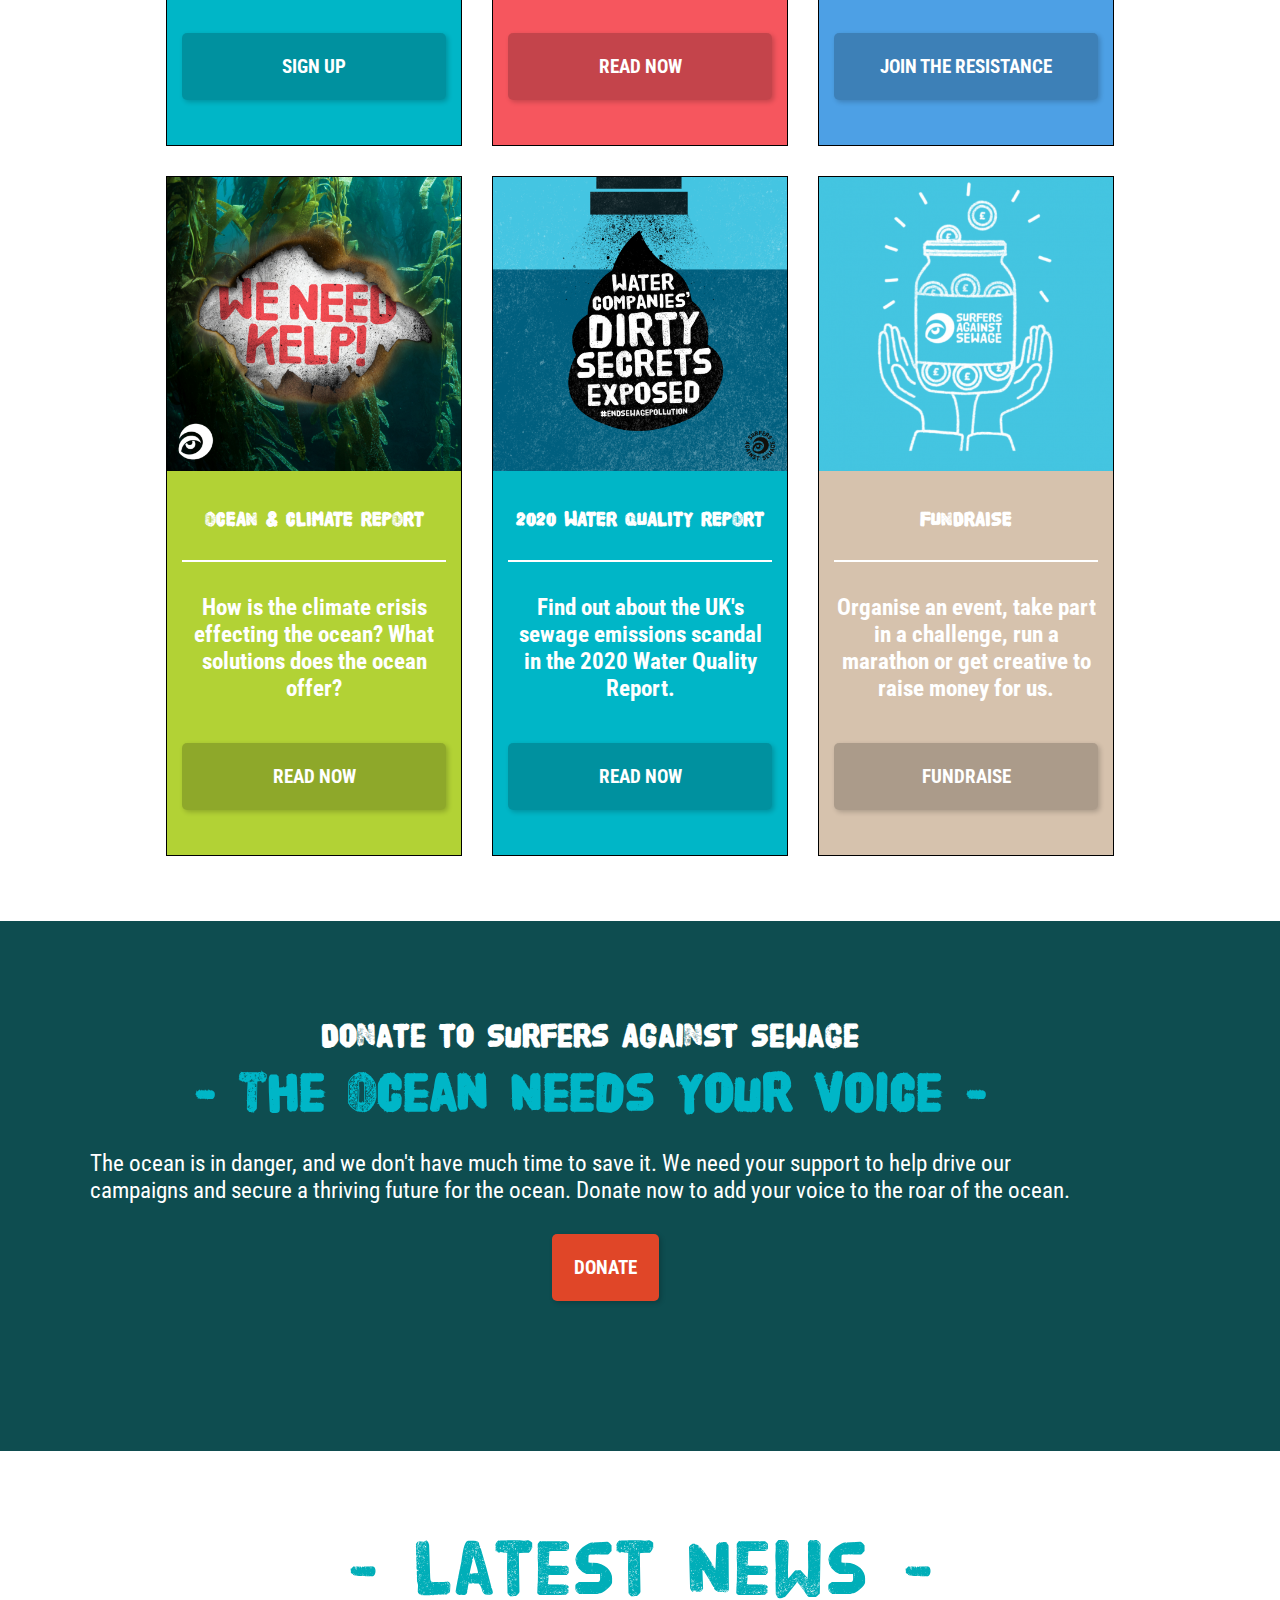
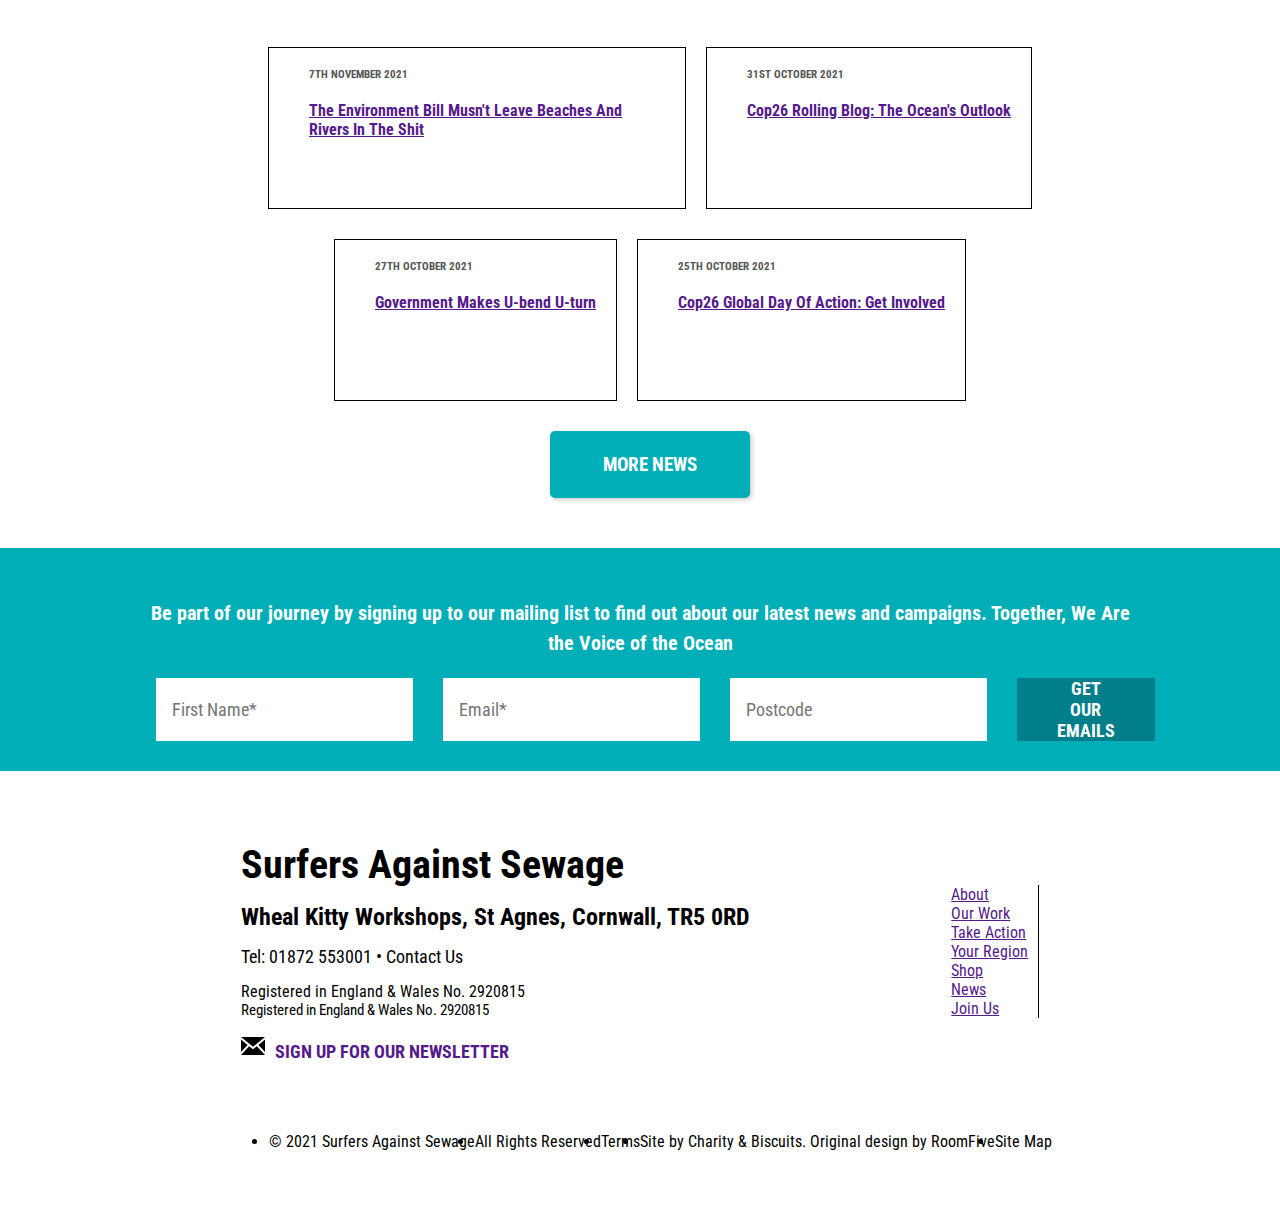
==== commit c4f96148: "updates to index.html and styles.css" ====
--- a/index.html
+++ b/index.html
@@ -245,7 +245,7 @@
     <!-- FOOTER -->
     <div class="container" id="footer">
       <div class="container content" id="footer_content">
-        <div>
+        <div id="fc_left">
           <h3>Surfers Against Sewage</h3>
           <h4>Wheal Kitty Workshops, St Agnes, Cornwall, TR5 0RD</h4>
           <p>Tel: 01872 553001 • Contact Us</p>
--- a/styles.css
+++ b/styles.css
@@ -131,6 +131,7 @@
 #tbimg1 p:first-child {
     font-size: 80px;
     font-weight: 400;
+    padding-bottom: 30px;
 }
 
 #tbimg1 p:last-child {
@@ -516,6 +517,44 @@
     justify-content: space-around;
 }
 
+#footer_content #fc_left h3 {
+    font-size: 40px;
+    font-family: 'Roboto Condensed', Arial, sans-serif;
+    padding-bottom: 15px;
+}
+
+#footer_content #fc_left h4 {
+    font-size: 24px;
+    font-family: 'Roboto Condensed', Arial, sans-serif;
+    padding-bottom: 15px;
+}
+
+#footer_content #fc_left :nth-child(3) {
+    font-size: 18px;
+    padding-bottom: 15px;
+}
+
+#footer_content #fc_left :nth-child(5) {
+    font-size: 15px;
+    /* color: red; */
+    padding-bottom: 15px;
+    /* padding-top: 15px; */
+}
+
+#footer_content #fc_left :nth-child(6) {
+    font-size: 18px;
+    /* color: red; */
+    padding-bottom: 15px;
+    text-transform: uppercase;
+    text-decoration: none;
+    font-weight: 700;
+}
+
+#footer_content #fc_left :nth-child(6)::before {
+    content: url('/media/iconmonstr-email-1.svg');
+    padding-right: 10px;
+}
+
 #footer_links * {
     display: block;
     border-right: 1px solid black;
